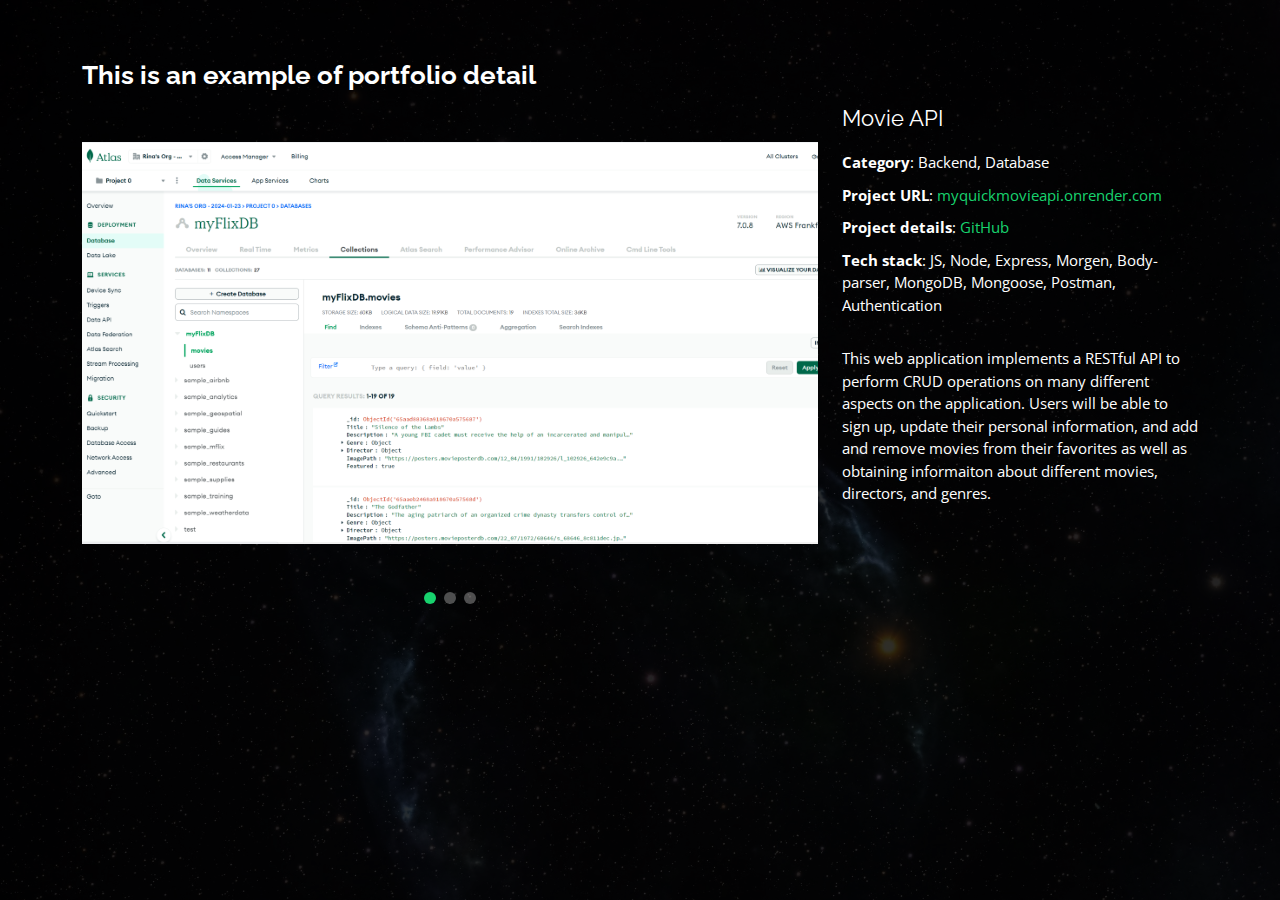
==== portfolio-2.html @ d928302e "first commit" ====
<!DOCTYPE html>
<html lang="en">

<head>
  <meta charset="utf-8">
  <meta content="width=device-width, initial-scale=1.0" name="viewport">

  <title>Portfolio Details - Personal Bootstrap Template</title>
  <meta content="" name="description">
  <meta content="" name="keywords">

  <!-- Favicons -->
  <link href="assets/img/favicon.png" rel="icon">
  <link href="assets/img/apple-touch-icon.png" rel="apple-touch-icon">

  <!-- Google Fonts -->
  <link href="https://fonts.googleapis.com/css?family=Open+Sans:300,300i,400,400i,600,600i,700,700i|Raleway:300,300i,400,400i,500,500i,600,600i,700,700i|Poppins:300,300i,400,400i,500,500i,600,600i,700,700i" rel="stylesheet">

  <!-- Vendor CSS Files -->
  <link href="assets/vendor/bootstrap/css/bootstrap.min.css" rel="stylesheet">
  <link href="assets/vendor/bootstrap-icons/bootstrap-icons.css" rel="stylesheet">
  <link href="assets/vendor/boxicons/css/boxicons.min.css" rel="stylesheet">
  <link href="assets/vendor/glightbox/css/glightbox.min.css" rel="stylesheet">
  <link href="assets/vendor/remixicon/remixicon.css" rel="stylesheet">
  <link href="assets/vendor/swiper/swiper-bundle.min.css" rel="stylesheet">

  <!-- Template Main CSS File -->
  <link href="assets/css/style.css" rel="stylesheet">
</head>
 
<body>

  <main id="main">

    <!-- ======= Portfolio Details ======= -->
    <div id="portfolio-details" class="portfolio-details">
      <div class="container">

        <div class="row">

          <div class="col-lg-8">
            <h2 class="portfolio-title">This is an example of portfolio detail</h2>

            <div class="portfolio-details-slider swiper">
              <div class="swiper-wrapper align-items-center">

                <div class="swiper-slide">
                  <img src="assets/img/portfolio/portfolio2-1.png" alt="">
                </div>

                <div class="swiper-slide">
                  <img src="assets/img/portfolio/portfolio2-2.png" alt="">
                </div>

                <div class="swiper-slide">
                  <img src="assets/img/portfolio/portfolio2-3.png" alt="">
                </div>

              </div>
              <div class="swiper-pagination"></div>
            </div>

          </div>

          <div class="col-lg-4 portfolio-info">
            <h3>Movie API</h3>
            <ul>
              <li><strong>Category</strong>: Backend, Database </li>
              <li><strong>Project URL</strong>: <a href="https://myquickmovieapi.onrender.com" target="_blank">myquickmovieapi.onrender.com</a></li>
              <li><strong>Project details</strong>: <a href="https://github.com/Caduella/movie_api" target="_blank">GitHub</a></li>
              <li><strong>Tech stack</strong>: JS, Node, Express, Morgen, Body-parser, MongoDB, Mongoose, Postman, Authentication</li>
            </ul>

            <p>
              This web application implements a RESTful API to perform CRUD operations on many different aspects on the application. 
              Users will be able to sign up, update their personal information, and add and remove movies from their favorites as well as 
              obtaining informaiton about different movies, directors, and genres.
            </p>
          </div>

        </div>

      </div>
    </div><!-- End Portfolio Details -->

  </main><!-- End #main -->



  <!-- Vendor JS Files -->
  <script src="assets/vendor/purecounter/purecounter_vanilla.js"></script>
  <script src="assets/vendor/bootstrap/js/bootstrap.bundle.min.js"></script>
  <script src="assets/vendor/glightbox/js/glightbox.min.js"></script>
  <script src="assets/vendor/isotope-layout/isotope.pkgd.min.js"></script>
  <script src="assets/vendor/swiper/swiper-bundle.min.js"></script>
  <script src="assets/vendor/waypoints/noframework.waypoints.js"></script>
  <script src="assets/vendor/php-email-form/validate.js"></script>

  <!-- Template Main JS File -->
  <script src="assets/js/main.js"></script>

</body>

</html>
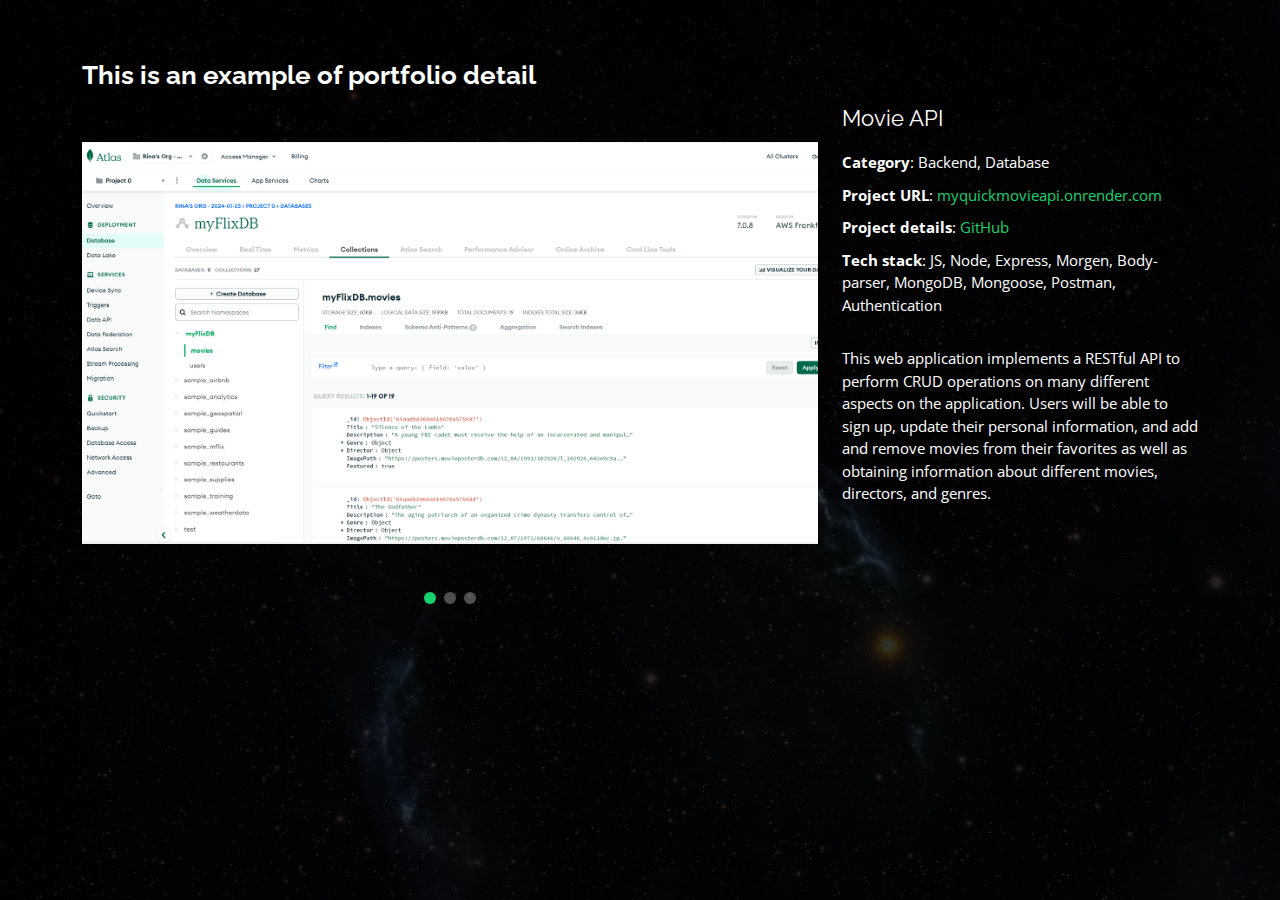
==== commit 94045764: "Spell check" ====
--- a/portfolio-2.html
+++ b/portfolio-2.html
@@ -74,7 +74,7 @@
             <p>
               This web application implements a RESTful API to perform CRUD operations on many different aspects on the application. 
               Users will be able to sign up, update their personal information, and add and remove movies from their favorites as well as 
-              obtaining informaiton about different movies, directors, and genres.
+              obtaining information about different movies, directors, and genres.
             </p>
           </div>
 
